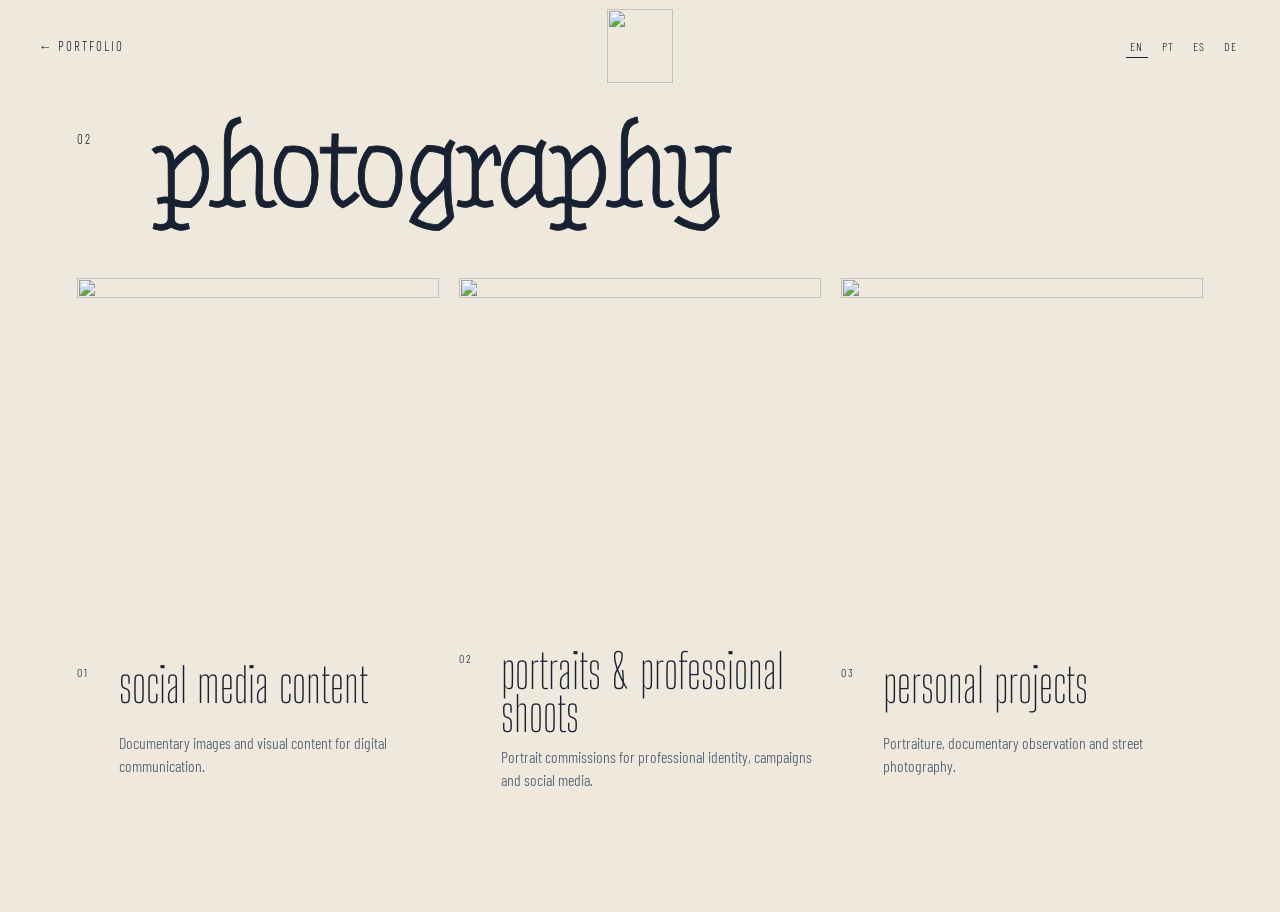
==== photography.html @ b10e3071 "add portfolio website" ====
<!doctype html>
<html lang="en">
<head>
  <meta charset="UTF-8" />
  <meta name="viewport" content="width=device-width, initial-scale=1" />
  <meta name="theme-color" content="#eee9dc" />
  <meta name="description" content="Photography portfolio of Vittória Corulla Ferrero." />
  <title>Photography — Vittória Corulla Ferrero</title>
  <link rel="icon" type="image/png" href="assets/reference/cyanotype-flower.png" />
  <link rel="preconnect" href="https://fonts.googleapis.com" />
  <link rel="preconnect" href="https://fonts.gstatic.com" crossorigin />
  <link href="https://fonts.googleapis.com/css2?family=Almendra+Display&family=Barlow+Condensed:wght@200;300;400&family=Big+Shoulders+Display:wght@200;300&display=swap" rel="stylesheet" />
  <link rel="stylesheet" href="styles.css?v=18" />
  <link rel="stylesheet" href="photography.css?v=3" />
  <script src="project-data.js?v=13" defer></script>
  <script src="photography.js?v=3" defer></script>
</head>
<body class="photography-directory">
  <header class="directory-nav">
    <a class="directory-back" href="index.html?v=18#photo" data-copy="portfolio">← portfolio</a>
    <a class="directory-flower" href="index.html#home" aria-label="Portfolio home"><img src="assets/reference/cyanotype-flower-cutout.png" alt="" /></a>
    <div class="directory-language" aria-label="Language"><button data-lang="en">EN</button><button data-lang="pt">PT</button><button data-lang="es">ES</button><button data-lang="de">DE</button></div>
  </header>

  <main>
    <section class="directory-overview" id="category-overview">
      <header class="directory-heading"><span>02</span><h1 data-copy="photography">photography</h1></header>
      <nav class="directory-categories" aria-label="Photography categories">
        <a href="photography.html?v=4&amp;category=social"><img src="assets/portfolio/photo-projects/holistic-center/01.jpg" alt="" /><span>01</span><h2 data-copy="social">social media content</h2><p data-copy="socialIntro">Documentary images and visual content for digital communication.</p></a>
        <a href="photography.html?v=4&amp;category=portraits"><img src="assets/portfolio/photo-projects/bettina-baumann/14.jpg" alt="" /><span>02</span><h2 data-copy="portraits">portraits &amp; professional shoots</h2><p data-copy="portraitsIntro">Portrait commissions for professional identity, campaigns and social media.</p></a>
        <a href="photography.html?v=4&amp;category=personal"><img src="assets/portfolio/photo-fortaleza/01.jpg" alt="" /><span>03</span><h2 data-copy="personal">personal projects</h2><p data-copy="personalIntro">Portraiture, documentary observation and street photography.</p></a>
      </nav>
    </section>

    <section class="directory-projects" id="category-view" hidden>
      <a class="all-categories" href="photography.html?v=4" data-copy="allCategories">← all photography categories</a>
      <header class="category-heading"><span id="category-number"></span><div><h1 id="category-title"></h1><p id="category-intro"></p></div></header>
      <div class="project-index" id="category-projects"></div>
    </section>
  </main>
</body>
</html>
---- styles.css ----
:root{--ink:#172131;--soft:#3f5164;--line:rgba(23,33,49,.32);--paper:#eee9dc;--quirky:"Almendra Display",Georgia,serif;--condensed:"Barlow Condensed","Arial Narrow",sans-serif}*{box-sizing:border-box}html{scroll-behavior:smooth}body{margin:0;color:var(--ink);font-family:var(--condensed);font-size:18px;font-weight:300;line-height:1.45;-webkit-font-smoothing:antialiased;background:var(--paper) url("assets/reference/cyanotype-background-light.png") center/cover fixed no-repeat}body:before{content:"";position:fixed;z-index:-1;inset:0;background:rgba(248,245,233,.12)}a{color:inherit;text-decoration:none}button{font:inherit}.language-control{position:fixed;z-index:100;left:22px;top:18px}.language-trigger{border:0;background:transparent;color:var(--ink);padding:7px 4px;font-size:14px;letter-spacing:.22em;cursor:pointer}.language-trigger:after{content:" ↓"}.language-menu{position:absolute;top:36px;left:0;padding:6px;background:rgba(239,236,224,.72);backdrop-filter:blur(14px);border:1px solid var(--line)}.language-menu button{display:block;width:48px;border:0;background:transparent;color:var(--ink);padding:7px;letter-spacing:.15em;cursor:pointer}.menu-trigger{position:fixed;z-index:100;left:50%;top:8px;transform:translateX(-50%);width:72px;height:82px;border:0;background:transparent;padding:0;cursor:pointer;transition:transform .35s}.menu-trigger:hover{transform:translateX(-50%) scale(1.1) rotate(6deg)}.menu-trigger img{display:block;width:100%;height:100%;object-fit:contain}.drawer-backdrop{position:fixed;z-index:101;inset:0;background:rgba(245,242,230,.1);backdrop-filter:blur(5px)}.drawer{position:fixed;z-index:102;inset:0;background:rgba(239,236,224,.42);backdrop-filter:blur(25px) saturate(.8);transform:translateY(-103%);transition:transform .5s cubic-bezier(.22,.75,.2,1);padding:26px 6vw 36px;display:flex;flex-direction:column}.drawer.open{transform:none}.drawer-close{align-self:flex-end;width:44px;height:44px;border:1px solid var(--line);border-radius:50%;background:transparent;color:var(--ink);font-size:30px;cursor:pointer}.drawer nav{display:grid;grid-template-columns:repeat(2,minmax(0,1fr));gap:0 8vw;margin:auto 0}.drawer nav a{font-family:var(--quirky);font-size:clamp(48px,8vw,112px);line-height:.82;letter-spacing:-.045em;padding:5px 0;transition:transform .25s,font-style .25s}.drawer nav a:hover{font-style:italic;transform:translateX(12px)}.drawer-foot{margin:0;font-size:13px;letter-spacing:.16em}.hero{min-height:100svh;padding:95px 0 25px;display:grid;grid-template-rows:auto 1fr auto;border-bottom:1px solid var(--line);overflow:hidden}.hero h1{font-family:var(--quirky);font-size:clamp(66px,11.8vw,180px);font-weight:400;line-height:.72;letter-spacing:-.04em;text-align:center;margin:5px 3vw 0}.spark{position:relative;display:inline-block}.spark:after{content:"✦";position:absolute;left:50%;top:-.13em;transform:translateX(-50%);font-family:Georgia,serif;font-size:.2em;line-height:1}.spark.accent:after{top:-.16em;font-size:.22em}.hero-orbit{position:relative;min-height:430px;margin:18px 0 5px}.orbit-card{position:absolute;width:clamp(150px,17vw,255px);aspect-ratio:.76;top:50%;transform:translateY(-50%);transition:opacity .5s,transform .55s}.orbit-card img{width:100%;height:100%;object-fit:cover;box-shadow:0 14px 35px rgba(23,33,49,.08);transition:transform .55s}.orbit-card span{display:block;opacity:0;margin-top:8px;font-size:13px;letter-spacing:.08em;transition:opacity .3s}.orbit-card:hover{z-index:3}.orbit-card:hover img{transform:scale(1.13)}.orbit-card:hover span{opacity:1}.orbit-left{left:0;transform:translateY(-50%) rotate(-2deg)}.orbit-center{left:50%;transform:translate(-50%,-50%) rotate(1deg)}.orbit-right{right:0;transform:translateY(-50%) rotate(2deg)}.orbit-card.is-changing{opacity:0;transform:translateY(-50%) rotate(10deg) scale(.82)}.orbit-center.is-changing{transform:translate(-50%,-50%) rotate(10deg) scale(.82)}.hero-note{text-align:center;margin:0;font-size:12px;letter-spacing:.18em;text-transform:uppercase}.section{padding:100px 6vw 120px;border-bottom:1px solid var(--line);background:rgba(248,245,233,.08)}.section-header{display:grid;grid-template-columns:45px minmax(280px,1fr) minmax(230px,390px);gap:28px;align-items:end;margin-bottom:58px}.section-header>span{align-self:start;font-size:13px;letter-spacing:.18em}.section-header h2{font-family:var(--quirky);font-size:clamp(68px,9vw,132px);font-weight:400;line-height:.72;letter-spacing:-.045em;margin:0}.section-header p{margin:0;color:var(--soft);font-size:19px}.project-index{border-top:1px solid var(--line)}.project-link{display:grid;grid-template-columns:minmax(260px,42%) 1fr;gap:42px;align-items:center;padding:18px 0;border-bottom:1px solid var(--line)}.project-cover{aspect-ratio:1.45;overflow:hidden;background:rgba(23,33,49,.08)}.project-cover img{width:100%;height:100%;object-fit:cover;filter:saturate(.9);transition:transform .55s,filter .35s}.project-link:hover .project-cover img{transform:scale(1.055);filter:saturate(1)}.project-label{display:flex;flex-direction:column;justify-content:space-between;align-self:stretch;padding:8px 0}.project-label h3{font-family:var(--quirky);font-size:clamp(40px,5.3vw,78px);font-weight:400;line-height:.82;letter-spacing:-.035em;margin:0;max-width:830px}.project-label span{align-self:flex-end;font-size:13px;letter-spacing:.14em;text-transform:uppercase}.compact-section{min-height:52vh}.empty-row{border-top:1px solid var(--line);border-bottom:1px solid var(--line);padding:18px 0;display:grid;grid-template-columns:1fr 1fr;gap:40px}.empty-row p,.empty-row span{margin:0}.empty-row p{font-size:13px;letter-spacing:.18em}.empty-row span{font-size:18px;color:var(--soft)}.about-layout{display:grid;grid-template-columns:1fr 1fr;gap:8vw;padding-top:22px;border-top:1px solid var(--line)}.about-statement{font-family:var(--quirky);font-size:clamp(42px,5.6vw,82px);line-height:.9;letter-spacing:-.035em;margin:0}.about-layout>div{color:var(--soft);font-size:20px;max-width:600px}.contact-section{min-height:85vh;display:flex;flex-direction:column}.contact-call{font-family:var(--quirky);font-size:clamp(46px,6vw,86px);line-height:.9;max-width:800px;color:var(--soft);margin:0 0 55px}.email-link{font-family:var(--quirky);font-size:clamp(46px,7vw,110px);line-height:.85;letter-spacing:-.04em;border-bottom:1px solid var(--ink);padding-bottom:14px;word-break:break-word}.contact-meta{display:flex;justify-content:space-between;margin-top:25px;font-size:14px;letter-spacing:.14em}.back-top{align-self:flex-end;margin-top:auto;font-size:13px;letter-spacing:.16em}@media(max-width:850px){.drawer nav{grid-template-columns:1fr}.hero h1{margin-top:18px}.hero-orbit{min-height:360px}.orbit-card{width:26vw;min-width:130px}.section{padding:82px 24px 95px}.section-header{grid-template-columns:40px 1fr}.section-header p{grid-column:2}.project-link{grid-template-columns:42% 1fr;gap:22px}.project-label h3{font-size:6.5vw}.about-layout{grid-template-columns:1fr;gap:35px}}@media(max-width:560px){.language-control{left:12px;top:12px}.menu-trigger{width:58px;height:66px;top:4px}.hero{padding-top:80px}.hero h1{font-size:18vw;line-height:.7;margin:10px 12px 0}.hero-orbit{min-height:430px;margin-top:0}.orbit-card{width:35vw;min-width:118px;top:auto}.orbit-left{left:-7vw;top:16%;transform:rotate(-3deg)}.orbit-center{left:50%;top:46%;transform:translateX(-50%) rotate(1deg)}.orbit-right{right:-7vw;top:16%;transform:rotate(3deg)}.orbit-left.is-changing,.orbit-right.is-changing{transform:rotate(12deg) scale(.82)}.orbit-center.is-changing{transform:translateX(-50%) rotate(12deg) scale(.82)}.hero-note{padding:0 18px}.section{padding:70px 16px 82px}.section-header{margin-bottom:40px}.section-header h2{font-size:19vw}.project-link{grid-template-columns:42% 1fr;gap:14px;padding:10px 0}.project-cover{aspect-ratio:1}.project-label{padding:2px 0}.project-label h3{font-size:8vw}.project-label span{font-size:10px}.empty-row{grid-template-columns:1fr;gap:12px}.about-statement{font-size:13vw}.contact-meta{flex-direction:column;gap:15px}.email-link{font-size:12vw}}@media(prefers-reduced-motion:reduce){*,*:before,*:after{scroll-behavior:auto!important;animation-duration:.01ms!important;transition-duration:.01ms!important}}
/* Fifth revision: single-line masthead and horizontal carousel */
.hero{grid-template-rows:auto 1fr;padding-top:88px}.hero h1{display:flex;justify-content:space-between;align-items:baseline;gap:2vw;width:100%;padding:0 3vw;margin:0;text-align:left;white-space:nowrap;font-size:clamp(48px,8.7vw,134px);line-height:.78}.name-word{display:inline-block}.spark:after{content:"✳";top:-.22em;font-size:.22em;font-family:Georgia,serif;font-weight:400}.spark.accent:after{content:"✳";top:-.23em;font-size:.23em}.hero-carousel{position:relative;display:flex;align-items:center;min-height:470px;margin-top:20px}.carousel-viewport{width:100%;overflow-x:auto;scroll-snap-type:x mandatory;scroll-behavior:smooth;cursor:grab;scrollbar-width:none}.carousel-viewport::-webkit-scrollbar{display:none}.carousel-viewport:active{cursor:grabbing}.carousel-track{display:flex;align-items:center;gap:12vw;padding:30px 7vw}.carousel-card{flex:0 0 clamp(155px,18vw,270px);aspect-ratio:.76;scroll-snap-align:center;position:relative}.carousel-card img{display:block;width:100%;height:100%;object-fit:cover;transition:transform .45s}.carousel-card span{position:absolute;left:0;top:calc(100% + 7px);font-size:13px;letter-spacing:.08em;white-space:nowrap;opacity:0;transition:opacity .25s}.carousel-card:hover img{transform:scale(1.1)}.carousel-card:hover span{opacity:1}.carousel-arrow{position:absolute;z-index:4;top:50%;transform:translateY(-50%);width:44px;height:44px;border:1px solid var(--line);border-radius:50%;background:rgba(239,236,224,.7);backdrop-filter:blur(8px);color:var(--ink);cursor:pointer;font-size:22px}.carousel-previous{left:20px}.carousel-next{right:20px}.cv-grid{display:grid;grid-template-columns:1.2fr .8fr 1fr;gap:6vw;margin-top:75px;padding-top:24px;border-top:1px solid var(--line)}.cv-grid h3{font-size:13px;font-weight:400;letter-spacing:.18em;text-transform:uppercase;margin:0 0 22px}.cv-grid h3:not(:first-child){margin-top:40px}.cv-grid p{font-size:16px;color:var(--soft)}.cv-grid strong{font-weight:400;color:var(--ink)}
@media(max-width:850px){.hero h1{font-size:8.4vw;padding:0 16px}.carousel-track{gap:10vw;padding:25px 5vw}.carousel-card{flex-basis:25vw}.cv-grid{grid-template-columns:1fr 1fr}.cv-grid>div:last-child{grid-column:1/-1}}
@media(max-width:560px){.hero{padding-top:76px}.hero h1{font-size:9.7vw;gap:1vw;padding:0 10px}.hero-carousel{min-height:510px}.carousel-track{gap:10vw;padding:30px 7vw}.carousel-card{flex-basis:35vw}.carousel-arrow{top:auto;bottom:12px;width:40px;height:40px}.carousel-previous{left:calc(50% - 50px)}.carousel-next{right:calc(50% - 50px)}.carousel-card span{font-size:11px;white-space:normal;width:42vw}.cv-grid{grid-template-columns:1fr;gap:25px}.cv-grid>div:last-child{grid-column:auto}}
.hero{min-width:0;max-width:100vw}.hero h1{width:100vw;max-width:100%;min-width:0}.hero-carousel,.carousel-viewport{min-width:0;max-width:100vw}
/* Sixth revision: cyanotype only on the opening screen */
body{background:var(--paper)}body:before{display:none}.hero{background:var(--paper) url("assets/reference/cyanotype-background-light.png") center/cover no-repeat}.section{background:var(--paper)}.project-label h3{font-family:var(--condensed);font-size:clamp(34px,4.5vw,66px);font-weight:300;line-height:.94;letter-spacing:-.025em}@media(max-width:850px){.project-label h3{font-size:5.5vw}}@media(max-width:560px){.project-label h3{font-size:6.8vw}}

/* Seventh revision: about first and clearer display hierarchy */
.hero{padding-top:118px}
.section-header h2{font-weight:700;-webkit-text-stroke:.8px currentColor}
.project-label h3{font-family:"Big Shoulders Display","Arial Narrow",sans-serif;font-size:clamp(38px,5vw,74px);font-weight:200;line-height:.92;letter-spacing:.005em}
@media(max-width:850px){.hero{padding-top:108px}.project-label h3{font-size:6.3vw}}
@media(max-width:560px){.hero{padding-top:96px}.section-header h2{-webkit-text-stroke:.55px currentColor}.project-label h3{font-size:8vw}}

/* Eighth revision: lower masthead placement */
.hero{padding-top:146px}
@media(max-width:850px){.hero{padding-top:128px}}
@media(max-width:560px){.hero{padding-top:110px}}

/* Ninth revision: square featured shortcuts and readable labels */
.carousel-card{aspect-ratio:1}
.carousel-card span{top:calc(100% + 20px);line-height:1.2}
.carousel-card:hover img{transform:scale(1.075)}

/* Twelfth revision: photography organized into three professional groups */
.photo-categories{display:grid;grid-template-columns:repeat(3,1fr);gap:18px;margin-bottom:120px;align-items:start}
.photo-categories a{position:relative;display:grid;grid-template-columns:34px 1fr;grid-template-rows:auto auto;gap:12px 8px;align-items:start;align-self:start}
.photo-categories img{grid-column:1/-1;width:100%;aspect-ratio:1;object-fit:cover;filter:saturate(.85);transition:filter .35s,transform .4s}
.photo-categories a:hover img{filter:saturate(1);transform:scale(.985)}
.photo-categories span{font-size:12px;letter-spacing:.16em;align-self:start}
.photo-categories h3{margin:0;font-family:"Big Shoulders Display","Arial Narrow",sans-serif;font-size:clamp(30px,3.5vw,56px);font-weight:200;line-height:.92;text-transform:lowercase}
.section#photo{scroll-margin-top:88px}
@media(max-width:750px){#photo>.section-header{grid-template-columns:1fr}#photo>.section-header>span,#photo>.section-header h2,#photo>.section-header p{grid-column:1}#photo>.section-header h2{font-size:17vw}.photo-categories{grid-template-columns:1fr;gap:50px;margin-bottom:0}.photo-categories a{grid-template-columns:30px 1fr}.photo-categories img{aspect-ratio:1}.photo-categories h3{font-size:10vw}}
@media(min-width:751px) and (max-width:1100px){#photo>.section-header{grid-template-columns:45px 1fr}#photo>.section-header p{grid-column:2}#photo>.section-header h2{font-size:clamp(76px,11vw,108px)}}

/* Thirteenth revision: horizontal project indexes */
#art .horizontal-projects{display:grid;grid-template-columns:repeat(4,minmax(0,1fr));gap:22px;border-top:0}
#art .horizontal-projects .project-link{display:flex;flex-direction:column;gap:14px;align-items:stretch;padding:0;border-bottom:0;min-width:0}
#art .horizontal-projects .project-cover{width:100%;aspect-ratio:1}
#art .horizontal-projects .project-label{display:flex;flex:1;gap:24px;padding:0}
#art .horizontal-projects .project-label h3{font-size:clamp(28px,3.3vw,52px)}
#art .horizontal-projects .project-label span{align-self:flex-start;margin-top:auto}
@media(max-width:750px){#art .horizontal-projects{display:flex;overflow-x:auto;gap:18px;scroll-snap-type:x mandatory;padding-bottom:12px}#art .horizontal-projects .project-link{flex:0 0 76vw;scroll-snap-align:start}#art .horizontal-projects .project-label h3{font-size:10vw}}

/* Fourteenth revision: keep carousel captions inside the scrollable area */
.carousel-card{aspect-ratio:auto;display:flex;flex-direction:column}
.carousel-card img{flex:none;width:100%;height:auto;aspect-ratio:1}
.carousel-card span{position:static;display:block;min-height:2.4em;margin-top:20px;line-height:1.2}
.carousel-card:focus span,.carousel-card:focus-visible span{opacity:1}
---- photography.css ----
:root{--ink:#172131;--soft:#3f5164;--line:rgba(23,33,49,.32);--paper:#eee9dc;--quirky:"Almendra Display",Georgia,serif;--condensed:"Barlow Condensed","Arial Narrow",sans-serif}
.photography-directory{background:var(--paper);min-height:100vh}
.photography-directory:before{display:none}
.directory-nav{height:92px;display:grid;grid-template-columns:1fr auto 1fr;align-items:center;padding:0 3vw}
.directory-back{justify-self:start;font-size:13px;letter-spacing:.15em;text-transform:uppercase}
.directory-flower{width:66px;height:74px}
.directory-flower img{display:block;width:100%;height:100%;object-fit:contain}
.directory-language{justify-self:end;display:flex;gap:10px}
.directory-language button{border:0;background:transparent;color:var(--ink);padding:4px;cursor:pointer;font:300 12px var(--condensed);letter-spacing:.12em}
.directory-language button.active{border-bottom:1px solid var(--ink)}
.directory-overview,.directory-projects{padding:38px 6vw 120px}
.directory-heading{display:grid;grid-template-columns:45px minmax(280px,1fr) minmax(230px,390px);gap:28px;align-items:end;margin-bottom:65px}
.directory-heading>span{align-self:start;font-size:13px;letter-spacing:.18em}
.directory-heading h1{font-family:var(--quirky);font-size:clamp(68px,9vw,132px);font-weight:700;line-height:.72;letter-spacing:-.045em;margin:0;-webkit-text-stroke:.8px currentColor}
.directory-heading p{margin:0;color:var(--soft);font-size:19px}
.directory-categories{display:grid;grid-template-columns:repeat(3,1fr);gap:20px}
.directory-categories a{display:grid;grid-template-columns:34px 1fr;grid-template-rows:auto auto auto;gap:10px 8px;align-items:start}
.directory-categories img{grid-column:1/-1;width:100%;aspect-ratio:1;object-fit:cover;filter:saturate(.86);transition:filter .35s,transform .4s}
.directory-categories a:hover img{filter:saturate(1);transform:scale(.985)}
.directory-categories span{font-size:12px;letter-spacing:.16em}
.directory-categories h2{margin:0;font-family:"Big Shoulders Display","Arial Narrow",sans-serif;font-size:clamp(34px,3.7vw,58px);font-weight:200;line-height:.9}
.directory-categories p{grid-column:2;margin:0;max-width:340px;color:var(--soft);font-size:16px}
.all-categories{display:inline-block;margin-bottom:70px;font-size:13px;letter-spacing:.15em;text-transform:uppercase}
.category-heading{display:grid;grid-template-columns:45px 1fr;gap:28px;margin-bottom:65px;border-top:1px solid var(--line);padding-top:22px}
.category-heading>span{font-size:13px;letter-spacing:.18em}
.category-heading h1{margin:0;font-family:"Big Shoulders Display","Arial Narrow",sans-serif;font-size:clamp(64px,9vw,132px);font-weight:200;line-height:.82}
.category-heading p{max-width:560px;margin:18px 0 0;color:var(--soft);font-size:19px}
#category-projects{display:grid;gap:26px;border-top:0}
#category-projects[data-count="1"]{grid-template-columns:minmax(0,420px)}
#category-projects[data-count="2"]{grid-template-columns:repeat(2,minmax(0,1fr))}
#category-projects[data-count="4"]{grid-template-columns:repeat(4,minmax(0,1fr))}
#category-projects .project-link{display:flex;flex-direction:column;gap:15px;align-items:stretch;padding:0;border:0;min-width:0}
#category-projects .project-cover{width:100%;aspect-ratio:1}
#category-projects .project-label{display:flex;flex:1;gap:28px;padding:0}
#category-projects .project-label h3{font-size:clamp(30px,3.5vw,54px)}
#category-projects .project-label span{align-self:flex-start;margin-top:auto}
@media(max-width:750px){.directory-nav{height:75px;padding:0 14px}.directory-flower{width:52px;height:60px}.directory-language{gap:2px}.directory-back{font-size:10px}.directory-overview,.directory-projects{padding:30px 16px 85px}.directory-heading{grid-template-columns:1fr;gap:12px;margin-bottom:45px}.directory-heading>span,.directory-heading h1,.directory-heading p{grid-column:1}.directory-heading h1{font-size:17vw}.directory-categories{grid-template-columns:1fr;gap:60px}.directory-categories a{grid-template-columns:30px 1fr}.directory-categories h2{font-size:11vw}.directory-categories p{font-size:15px}.all-categories{margin-bottom:45px}.category-heading{grid-template-columns:30px 1fr;gap:12px;margin-bottom:45px}.category-heading h1{font-size:12vw}.category-heading p{font-size:16px}}
@media(max-width:750px){#category-projects,#category-projects[data-count]{display:flex;overflow-x:auto;gap:18px;scroll-snap-type:x mandatory;padding-bottom:12px}#category-projects .project-link{flex:0 0 76vw;scroll-snap-align:start}#category-projects[data-count="1"] .project-link{flex-basis:min(100%,420px)}#category-projects .project-label h3{font-size:10vw}}
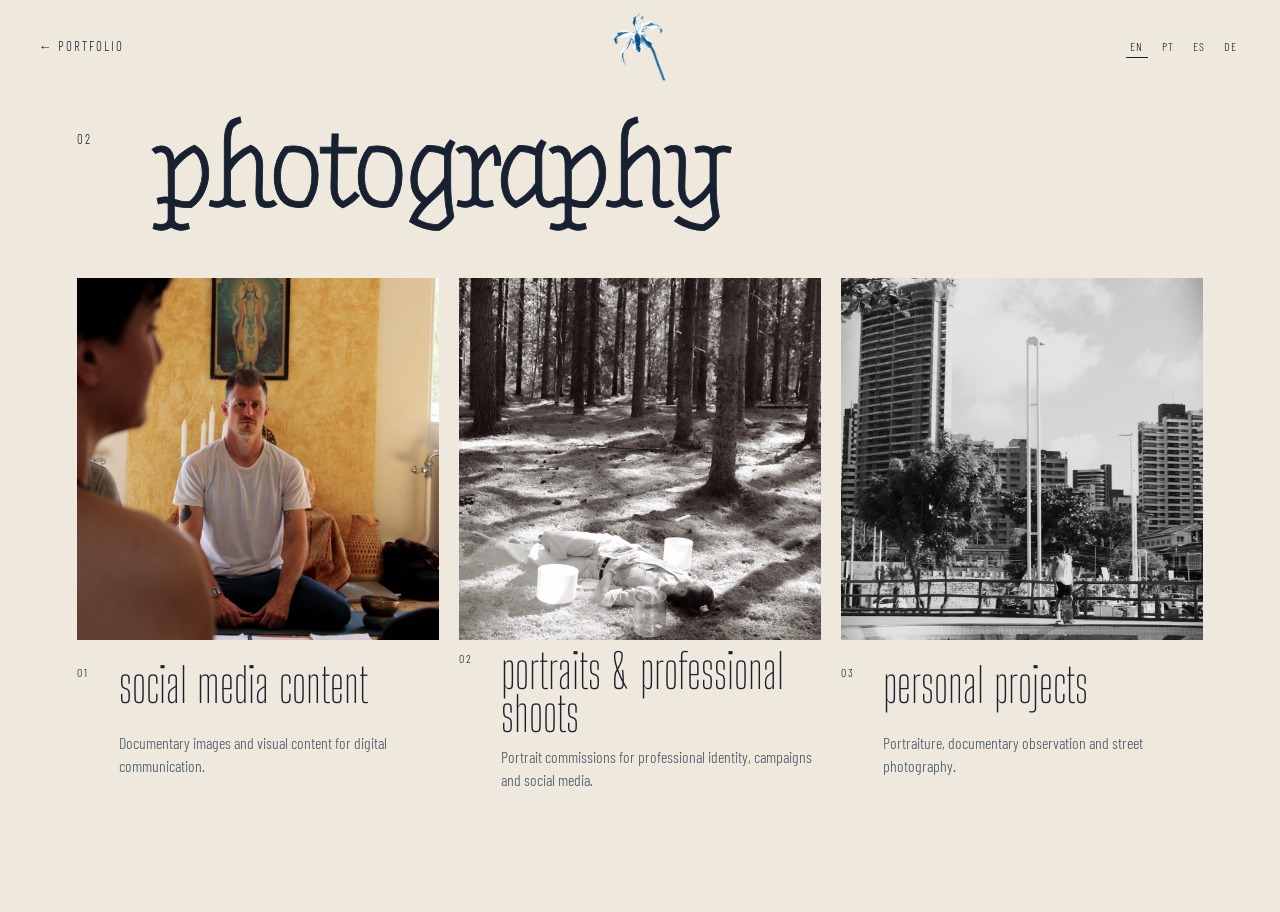
==== commit 13990437: "Add files via upload" ====
--- a/photography.html
+++ b/photography.html
@@ -10,7 +10,7 @@
   <link rel="preconnect" href="https://fonts.googleapis.com" />
   <link rel="preconnect" href="https://fonts.gstatic.com" crossorigin />
   <link href="https://fonts.googleapis.com/css2?family=Almendra+Display&family=Barlow+Condensed:wght@200;300;400&family=Big+Shoulders+Display:wght@200;300&display=swap" rel="stylesheet" />
-  <link rel="stylesheet" href="styles.css?v=18" />
+  <link rel="stylesheet" href="styles.css?v=19" />
   <link rel="stylesheet" href="photography.css?v=3" />
   <script src="project-data.js?v=13" defer></script>
   <script src="photography.js?v=3" defer></script>
--- a/styles.css
+++ b/styles.css
@@ -1,6 +1,6 @@
-:root{--ink:#172131;--soft:#3f5164;--line:rgba(23,33,49,.32);--paper:#eee9dc;--quirky:"Almendra Display",Georgia,serif;--condensed:"Barlow Condensed","Arial Narrow",sans-serif}*{box-sizing:border-box}html{scroll-behavior:smooth}body{margin:0;color:var(--ink);font-family:var(--condensed);font-size:18px;font-weight:300;line-height:1.45;-webkit-font-smoothing:antialiased;background:var(--paper) url("assets/reference/cyanotype-background-light.png") center/cover fixed no-repeat}body:before{content:"";position:fixed;z-index:-1;inset:0;background:rgba(248,245,233,.12)}a{color:inherit;text-decoration:none}button{font:inherit}.language-control{position:fixed;z-index:100;left:22px;top:18px}.language-trigger{border:0;background:transparent;color:var(--ink);padding:7px 4px;font-size:14px;letter-spacing:.22em;cursor:pointer}.language-trigger:after{content:" ↓"}.language-menu{position:absolute;top:36px;left:0;padding:6px;background:rgba(239,236,224,.72);backdrop-filter:blur(14px);border:1px solid var(--line)}.language-menu button{display:block;width:48px;border:0;background:transparent;color:var(--ink);padding:7px;letter-spacing:.15em;cursor:pointer}.menu-trigger{position:fixed;z-index:100;left:50%;top:8px;transform:translateX(-50%);width:72px;height:82px;border:0;background:transparent;padding:0;cursor:pointer;transition:transform .35s}.menu-trigger:hover{transform:translateX(-50%) scale(1.1) rotate(6deg)}.menu-trigger img{display:block;width:100%;height:100%;object-fit:contain}.drawer-backdrop{position:fixed;z-index:101;inset:0;background:rgba(245,242,230,.1);backdrop-filter:blur(5px)}.drawer{position:fixed;z-index:102;inset:0;background:rgba(239,236,224,.42);backdrop-filter:blur(25px) saturate(.8);transform:translateY(-103%);transition:transform .5s cubic-bezier(.22,.75,.2,1);padding:26px 6vw 36px;display:flex;flex-direction:column}.drawer.open{transform:none}.drawer-close{align-self:flex-end;width:44px;height:44px;border:1px solid var(--line);border-radius:50%;background:transparent;color:var(--ink);font-size:30px;cursor:pointer}.drawer nav{display:grid;grid-template-columns:repeat(2,minmax(0,1fr));gap:0 8vw;margin:auto 0}.drawer nav a{font-family:var(--quirky);font-size:clamp(48px,8vw,112px);line-height:.82;letter-spacing:-.045em;padding:5px 0;transition:transform .25s,font-style .25s}.drawer nav a:hover{font-style:italic;transform:translateX(12px)}.drawer-foot{margin:0;font-size:13px;letter-spacing:.16em}.hero{min-height:100svh;padding:95px 0 25px;display:grid;grid-template-rows:auto 1fr auto;border-bottom:1px solid var(--line);overflow:hidden}.hero h1{font-family:var(--quirky);font-size:clamp(66px,11.8vw,180px);font-weight:400;line-height:.72;letter-spacing:-.04em;text-align:center;margin:5px 3vw 0}.spark{position:relative;display:inline-block}.spark:after{content:"✦";position:absolute;left:50%;top:-.13em;transform:translateX(-50%);font-family:Georgia,serif;font-size:.2em;line-height:1}.spark.accent:after{top:-.16em;font-size:.22em}.hero-orbit{position:relative;min-height:430px;margin:18px 0 5px}.orbit-card{position:absolute;width:clamp(150px,17vw,255px);aspect-ratio:.76;top:50%;transform:translateY(-50%);transition:opacity .5s,transform .55s}.orbit-card img{width:100%;height:100%;object-fit:cover;box-shadow:0 14px 35px rgba(23,33,49,.08);transition:transform .55s}.orbit-card span{display:block;opacity:0;margin-top:8px;font-size:13px;letter-spacing:.08em;transition:opacity .3s}.orbit-card:hover{z-index:3}.orbit-card:hover img{transform:scale(1.13)}.orbit-card:hover span{opacity:1}.orbit-left{left:0;transform:translateY(-50%) rotate(-2deg)}.orbit-center{left:50%;transform:translate(-50%,-50%) rotate(1deg)}.orbit-right{right:0;transform:translateY(-50%) rotate(2deg)}.orbit-card.is-changing{opacity:0;transform:translateY(-50%) rotate(10deg) scale(.82)}.orbit-center.is-changing{transform:translate(-50%,-50%) rotate(10deg) scale(.82)}.hero-note{text-align:center;margin:0;font-size:12px;letter-spacing:.18em;text-transform:uppercase}.section{padding:100px 6vw 120px;border-bottom:1px solid var(--line);background:rgba(248,245,233,.08)}.section-header{display:grid;grid-template-columns:45px minmax(280px,1fr) minmax(230px,390px);gap:28px;align-items:end;margin-bottom:58px}.section-header>span{align-self:start;font-size:13px;letter-spacing:.18em}.section-header h2{font-family:var(--quirky);font-size:clamp(68px,9vw,132px);font-weight:400;line-height:.72;letter-spacing:-.045em;margin:0}.section-header p{margin:0;color:var(--soft);font-size:19px}.project-index{border-top:1px solid var(--line)}.project-link{display:grid;grid-template-columns:minmax(260px,42%) 1fr;gap:42px;align-items:center;padding:18px 0;border-bottom:1px solid var(--line)}.project-cover{aspect-ratio:1.45;overflow:hidden;background:rgba(23,33,49,.08)}.project-cover img{width:100%;height:100%;object-fit:cover;filter:saturate(.9);transition:transform .55s,filter .35s}.project-link:hover .project-cover img{transform:scale(1.055);filter:saturate(1)}.project-label{display:flex;flex-direction:column;justify-content:space-between;align-self:stretch;padding:8px 0}.project-label h3{font-family:var(--quirky);font-size:clamp(40px,5.3vw,78px);font-weight:400;line-height:.82;letter-spacing:-.035em;margin:0;max-width:830px}.project-label span{align-self:flex-end;font-size:13px;letter-spacing:.14em;text-transform:uppercase}.compact-section{min-height:52vh}.empty-row{border-top:1px solid var(--line);border-bottom:1px solid var(--line);padding:18px 0;display:grid;grid-template-columns:1fr 1fr;gap:40px}.empty-row p,.empty-row span{margin:0}.empty-row p{font-size:13px;letter-spacing:.18em}.empty-row span{font-size:18px;color:var(--soft)}.about-layout{display:grid;grid-template-columns:1fr 1fr;gap:8vw;padding-top:22px;border-top:1px solid var(--line)}.about-statement{font-family:var(--quirky);font-size:clamp(42px,5.6vw,82px);line-height:.9;letter-spacing:-.035em;margin:0}.about-layout>div{color:var(--soft);font-size:20px;max-width:600px}.contact-section{min-height:85vh;display:flex;flex-direction:column}.contact-call{font-family:var(--quirky);font-size:clamp(46px,6vw,86px);line-height:.9;max-width:800px;color:var(--soft);margin:0 0 55px}.email-link{font-family:var(--quirky);font-size:clamp(46px,7vw,110px);line-height:.85;letter-spacing:-.04em;border-bottom:1px solid var(--ink);padding-bottom:14px;word-break:break-word}.contact-meta{display:flex;justify-content:space-between;margin-top:25px;font-size:14px;letter-spacing:.14em}.back-top{align-self:flex-end;margin-top:auto;font-size:13px;letter-spacing:.16em}@media(max-width:850px){.drawer nav{grid-template-columns:1fr}.hero h1{margin-top:18px}.hero-orbit{min-height:360px}.orbit-card{width:26vw;min-width:130px}.section{padding:82px 24px 95px}.section-header{grid-template-columns:40px 1fr}.section-header p{grid-column:2}.project-link{grid-template-columns:42% 1fr;gap:22px}.project-label h3{font-size:6.5vw}.about-layout{grid-template-columns:1fr;gap:35px}}@media(max-width:560px){.language-control{left:12px;top:12px}.menu-trigger{width:58px;height:66px;top:4px}.hero{padding-top:80px}.hero h1{font-size:18vw;line-height:.7;margin:10px 12px 0}.hero-orbit{min-height:430px;margin-top:0}.orbit-card{width:35vw;min-width:118px;top:auto}.orbit-left{left:-7vw;top:16%;transform:rotate(-3deg)}.orbit-center{left:50%;top:46%;transform:translateX(-50%) rotate(1deg)}.orbit-right{right:-7vw;top:16%;transform:rotate(3deg)}.orbit-left.is-changing,.orbit-right.is-changing{transform:rotate(12deg) scale(.82)}.orbit-center.is-changing{transform:translateX(-50%) rotate(12deg) scale(.82)}.hero-note{padding:0 18px}.section{padding:70px 16px 82px}.section-header{margin-bottom:40px}.section-header h2{font-size:19vw}.project-link{grid-template-columns:42% 1fr;gap:14px;padding:10px 0}.project-cover{aspect-ratio:1}.project-label{padding:2px 0}.project-label h3{font-size:8vw}.project-label span{font-size:10px}.empty-row{grid-template-columns:1fr;gap:12px}.about-statement{font-size:13vw}.contact-meta{flex-direction:column;gap:15px}.email-link{font-size:12vw}}@media(prefers-reduced-motion:reduce){*,*:before,*:after{scroll-behavior:auto!important;animation-duration:.01ms!important;transition-duration:.01ms!important}}
+:root{--ink:#172131;--soft:#3f5164;--line:rgba(23,33,49,.32);--paper:#eee9dc;--quirky:"Almendra Display",Georgia,serif;--condensed:"Barlow Condensed","Arial Narrow",sans-serif}*{box-sizing:border-box}html{scroll-behavior:smooth}body{margin:0;color:var(--ink);font-family:var(--condensed);font-size:18px;font-weight:300;line-height:1.45;-webkit-font-smoothing:antialiased;background:var(--paper) url("assets/reference/cyanotype-background-light.png") center/cover fixed no-repeat}body:before{content:"";position:fixed;z-index:-1;inset:0;background:rgba(248,245,233,.12)}a{color:inherit;text-decoration:none}button{font:inherit}.language-control{position:fixed;z-index:100;left:22px;top:18px}.language-trigger{border:0;background:transparent;color:var(--ink);padding:7px 4px;font-size:14px;letter-spacing:.22em;cursor:pointer}.language-trigger:after{content:" ↓"}.language-menu{position:absolute;top:36px;left:0;padding:6px;background:rgba(239,236,224,.72);backdrop-filter:blur(14px);border:1px solid var(--line)}.language-menu button{display:block;width:48px;border:0;background:transparent;color:var(--ink);padding:7px;letter-spacing:.15em;cursor:pointer}.menu-trigger{position:fixed;z-index:100;left:50%;top:8px;transform:translateX(-50%);width:72px;height:82px;border:0;background:transparent;padding:0;cursor:pointer;transition:transform .35s}.menu-trigger:hover{transform:translateX(-50%) scale(1.1) rotate(6deg)}.menu-trigger img{display:block;width:100%;height:100%;object-fit:contain}.drawer-backdrop{position:fixed;z-index:101;inset:0;background:rgba(245,242,230,.1);backdrop-filter:blur(5px)}.drawer{position:fixed;z-index:102;inset:0;background:rgba(239,236,224,.42);backdrop-filter:blur(25px) saturate(.8);transform:translateY(-103%);transition:transform .5s cubic-bezier(.22,.75,.2,1);padding:26px 6vw 36px;display:flex;flex-direction:column}.drawer.open{transform:none}.drawer-close{align-self:flex-end;width:44px;height:44px;border:1px solid var(--line);border-radius:50%;background:transparent;color:var(--ink);font-size:30px;cursor:pointer}.drawer nav{display:grid;grid-template-columns:repeat(2,minmax(0,1fr));gap:0 8vw;margin:auto 0}.drawer nav a{font-family:var(--quirky);font-size:clamp(48px,8vw,112px);line-height:.82;letter-spacing:-.045em;padding:5px 0;transition:transform .25s,font-style .25s}.drawer nav a:hover{font-style:italic;transform:translateX(12px)}.drawer-foot{margin:0;font-size:13px;letter-spacing:.16em}.hero{min-height:100svh;padding:95px 0 25px;display:grid;grid-template-rows:auto 1fr auto;border-bottom:1px solid var(--line);overflow:hidden}.hero h1{font-family:var(--quirky);font-size:clamp(66px,11.8vw,180px);font-weight:400;line-height:.72;letter-spacing:-.04em;text-align:center;margin:5px 3vw 0}.spark{position:relative;display:inline-block}.spark:after{content:"";position:absolute;left:50%;top:-.13em;transform:translateX(-50%);font-family:Georgia,serif;font-size:.2em;line-height:1}.spark.accent:after{top:-.16em;font-size:.22em}.hero-orbit{position:relative;min-height:430px;margin:18px 0 5px}.orbit-card{position:absolute;width:clamp(150px,17vw,255px);aspect-ratio:.76;top:50%;transform:translateY(-50%);transition:opacity .5s,transform .55s}.orbit-card img{width:100%;height:100%;object-fit:cover;box-shadow:0 14px 35px rgba(23,33,49,.08);transition:transform .55s}.orbit-card span{display:block;opacity:0;margin-top:8px;font-size:13px;letter-spacing:.08em;transition:opacity .3s}.orbit-card:hover{z-index:3}.orbit-card:hover img{transform:scale(1.13)}.orbit-card:hover span{opacity:1}.orbit-left{left:0;transform:translateY(-50%) rotate(-2deg)}.orbit-center{left:50%;transform:translate(-50%,-50%) rotate(1deg)}.orbit-right{right:0;transform:translateY(-50%) rotate(2deg)}.orbit-card.is-changing{opacity:0;transform:translateY(-50%) rotate(10deg) scale(.82)}.orbit-center.is-changing{transform:translate(-50%,-50%) rotate(10deg) scale(.82)}.hero-note{text-align:center;margin:0;font-size:12px;letter-spacing:.18em;text-transform:uppercase}.section{padding:100px 6vw 120px;border-bottom:1px solid var(--line);background:rgba(248,245,233,.08)}.section-header{display:grid;grid-template-columns:45px minmax(280px,1fr) minmax(230px,390px);gap:28px;align-items:end;margin-bottom:58px}.section-header>span{align-self:start;font-size:13px;letter-spacing:.18em}.section-header h2{font-family:var(--quirky);font-size:clamp(68px,9vw,132px);font-weight:400;line-height:.72;letter-spacing:-.045em;margin:0}.section-header p{margin:0;color:var(--soft);font-size:19px}.project-index{border-top:1px solid var(--line)}.project-link{display:grid;grid-template-columns:minmax(260px,42%) 1fr;gap:42px;align-items:center;padding:18px 0;border-bottom:1px solid var(--line)}.project-cover{aspect-ratio:1.45;overflow:hidden;background:rgba(23,33,49,.08)}.project-cover img{width:100%;height:100%;object-fit:cover;filter:saturate(.9);transition:transform .55s,filter .35s}.project-link:hover .project-cover img{transform:scale(1.055);filter:saturate(1)}.project-label{display:flex;flex-direction:column;justify-content:space-between;align-self:stretch;padding:8px 0}.project-label h3{font-family:var(--quirky);font-size:clamp(40px,5.3vw,78px);font-weight:400;line-height:.82;letter-spacing:-.035em;margin:0;max-width:830px}.project-label span{align-self:flex-end;font-size:13px;letter-spacing:.14em;text-transform:uppercase}.compact-section{min-height:52vh}.empty-row{border-top:1px solid var(--line);border-bottom:1px solid var(--line);padding:18px 0;display:grid;grid-template-columns:1fr 1fr;gap:40px}.empty-row p,.empty-row span{margin:0}.empty-row p{font-size:13px;letter-spacing:.18em}.empty-row span{font-size:18px;color:var(--soft)}.about-layout{display:grid;grid-template-columns:1fr 1fr;gap:8vw;padding-top:22px;border-top:1px solid var(--line)}.about-statement{font-family:var(--quirky);font-size:clamp(42px,5.6vw,82px);line-height:.9;letter-spacing:-.035em;margin:0}.about-layout>div{color:var(--soft);font-size:20px;max-width:600px}.contact-section{min-height:85vh;display:flex;flex-direction:column}.contact-call{font-family:var(--quirky);font-size:clamp(46px,6vw,86px);line-height:.9;max-width:800px;color:var(--soft);margin:0 0 55px}.email-link{font-family:var(--quirky);font-size:clamp(46px,7vw,110px);line-height:.85;letter-spacing:-.04em;border-bottom:1px solid var(--ink);padding-bottom:14px;word-break:break-word}.contact-meta{display:flex;justify-content:space-between;margin-top:25px;font-size:14px;letter-spacing:.14em}.back-top{align-self:flex-end;margin-top:auto;font-size:13px;letter-spacing:.16em}@media(max-width:850px){.drawer nav{grid-template-columns:1fr}.hero h1{margin-top:18px}.hero-orbit{min-height:360px}.orbit-card{width:26vw;min-width:130px}.section{padding:82px 24px 95px}.section-header{grid-template-columns:40px 1fr}.section-header p{grid-column:2}.project-link{grid-template-columns:42% 1fr;gap:22px}.project-label h3{font-size:6.5vw}.about-layout{grid-template-columns:1fr;gap:35px}}@media(max-width:560px){.language-control{left:12px;top:12px}.menu-trigger{width:58px;height:66px;top:4px}.hero{padding-top:80px}.hero h1{font-size:18vw;line-height:.7;margin:10px 12px 0}.hero-orbit{min-height:430px;margin-top:0}.orbit-card{width:35vw;min-width:118px;top:auto}.orbit-left{left:-7vw;top:16%;transform:rotate(-3deg)}.orbit-center{left:50%;top:46%;transform:translateX(-50%) rotate(1deg)}.orbit-right{right:-7vw;top:16%;transform:rotate(3deg)}.orbit-left.is-changing,.orbit-right.is-changing{transform:rotate(12deg) scale(.82)}.orbit-center.is-changing{transform:translateX(-50%) rotate(12deg) scale(.82)}.hero-note{padding:0 18px}.section{padding:70px 16px 82px}.section-header{margin-bottom:40px}.section-header h2{font-size:19vw}.project-link{grid-template-columns:42% 1fr;gap:14px;padding:10px 0}.project-cover{aspect-ratio:1}.project-label{padding:2px 0}.project-label h3{font-size:8vw}.project-label span{font-size:10px}.empty-row{grid-template-columns:1fr;gap:12px}.about-statement{font-size:13vw}.contact-meta{flex-direction:column;gap:15px}.email-link{font-size:12vw}}@media(prefers-reduced-motion:reduce){*,*:before,*:after{scroll-behavior:auto!important;animation-duration:.01ms!important;transition-duration:.01ms!important}}
 /* Fifth revision: single-line masthead and horizontal carousel */
-.hero{grid-template-rows:auto 1fr;padding-top:88px}.hero h1{display:flex;justify-content:space-between;align-items:baseline;gap:2vw;width:100%;padding:0 3vw;margin:0;text-align:left;white-space:nowrap;font-size:clamp(48px,8.7vw,134px);line-height:.78}.name-word{display:inline-block}.spark:after{content:"✳";top:-.22em;font-size:.22em;font-family:Georgia,serif;font-weight:400}.spark.accent:after{content:"✳";top:-.23em;font-size:.23em}.hero-carousel{position:relative;display:flex;align-items:center;min-height:470px;margin-top:20px}.carousel-viewport{width:100%;overflow-x:auto;scroll-snap-type:x mandatory;scroll-behavior:smooth;cursor:grab;scrollbar-width:none}.carousel-viewport::-webkit-scrollbar{display:none}.carousel-viewport:active{cursor:grabbing}.carousel-track{display:flex;align-items:center;gap:12vw;padding:30px 7vw}.carousel-card{flex:0 0 clamp(155px,18vw,270px);aspect-ratio:.76;scroll-snap-align:center;position:relative}.carousel-card img{display:block;width:100%;height:100%;object-fit:cover;transition:transform .45s}.carousel-card span{position:absolute;left:0;top:calc(100% + 7px);font-size:13px;letter-spacing:.08em;white-space:nowrap;opacity:0;transition:opacity .25s}.carousel-card:hover img{transform:scale(1.1)}.carousel-card:hover span{opacity:1}.carousel-arrow{position:absolute;z-index:4;top:50%;transform:translateY(-50%);width:44px;height:44px;border:1px solid var(--line);border-radius:50%;background:rgba(239,236,224,.7);backdrop-filter:blur(8px);color:var(--ink);cursor:pointer;font-size:22px}.carousel-previous{left:20px}.carousel-next{right:20px}.cv-grid{display:grid;grid-template-columns:1.2fr .8fr 1fr;gap:6vw;margin-top:75px;padding-top:24px;border-top:1px solid var(--line)}.cv-grid h3{font-size:13px;font-weight:400;letter-spacing:.18em;text-transform:uppercase;margin:0 0 22px}.cv-grid h3:not(:first-child){margin-top:40px}.cv-grid p{font-size:16px;color:var(--soft)}.cv-grid strong{font-weight:400;color:var(--ink)}
+.hero{grid-template-rows:auto 1fr;padding-top:88px}.hero h1{display:flex;justify-content:space-between;align-items:baseline;gap:2vw;width:100%;padding:0 3vw;margin:0;text-align:left;white-space:nowrap;font-size:clamp(48px,8.7vw,134px);line-height:.78}.name-word{display:inline-block}.spark:after{content:"";top:-.22em;font-size:.22em;font-family:Georgia,serif;font-weight:400}.spark.accent:after{content:"";top:-.23em;font-size:.23em}.hero-carousel{position:relative;display:flex;align-items:center;min-height:470px;margin-top:20px}.carousel-viewport{width:100%;overflow-x:auto;scroll-snap-type:x mandatory;scroll-behavior:smooth;cursor:grab;scrollbar-width:none}.carousel-viewport::-webkit-scrollbar{display:none}.carousel-viewport:active{cursor:grabbing}.carousel-track{display:flex;align-items:center;gap:12vw;padding:30px 7vw}.carousel-card{flex:0 0 clamp(155px,18vw,270px);aspect-ratio:.76;scroll-snap-align:center;position:relative}.carousel-card img{display:block;width:100%;height:100%;object-fit:cover;transition:transform .45s}.carousel-card span{position:absolute;left:0;top:calc(100% + 7px);font-size:13px;letter-spacing:.08em;white-space:nowrap;opacity:0;transition:opacity .25s}.carousel-card:hover img{transform:scale(1.1)}.carousel-card:hover span{opacity:1}.carousel-arrow{position:absolute;z-index:4;top:50%;transform:translateY(-50%);width:44px;height:44px;border:1px solid var(--line);border-radius:50%;background:rgba(239,236,224,.7);backdrop-filter:blur(8px);color:var(--ink);cursor:pointer;font-size:22px}.carousel-previous{left:20px}.carousel-next{right:20px}.cv-grid{display:grid;grid-template-columns:1.2fr .8fr 1fr;gap:6vw;margin-top:75px;padding-top:24px;border-top:1px solid var(--line)}.cv-grid h3{font-size:13px;font-weight:400;letter-spacing:.18em;text-transform:uppercase;margin:0 0 22px}.cv-grid h3:not(:first-child){margin-top:40px}.cv-grid p{font-size:16px;color:var(--soft)}.cv-grid strong{font-weight:400;color:var(--ink)}
 @media(max-width:850px){.hero h1{font-size:8.4vw;padding:0 16px}.carousel-track{gap:10vw;padding:25px 5vw}.carousel-card{flex-basis:25vw}.cv-grid{grid-template-columns:1fr 1fr}.cv-grid>div:last-child{grid-column:1/-1}}
 @media(max-width:560px){.hero{padding-top:76px}.hero h1{font-size:9.7vw;gap:1vw;padding:0 10px}.hero-carousel{min-height:510px}.carousel-track{gap:10vw;padding:30px 7vw}.carousel-card{flex-basis:35vw}.carousel-arrow{top:auto;bottom:12px;width:40px;height:40px}.carousel-previous{left:calc(50% - 50px)}.carousel-next{right:calc(50% - 50px)}.carousel-card span{font-size:11px;white-space:normal;width:42vw}.cv-grid{grid-template-columns:1fr;gap:25px}.cv-grid>div:last-child{grid-column:auto}}
 .hero{min-width:0;max-width:100vw}.hero h1{width:100vw;max-width:100%;min-width:0}.hero-carousel,.carousel-viewport{min-width:0;max-width:100vw}
@@ -49,3 +49,6 @@
 .carousel-card img{flex:none;width:100%;height:auto;aspect-ratio:1}
 .carousel-card span{position:static;display:block;min-height:2.4em;margin-top:20px;line-height:1.2}
 .carousel-card:focus span,.carousel-card:focus-visible span{opacity:1}
+
+/* Draw name accents as shapes so mobile browsers cannot substitute emoji. */
+.spark:after{width:1em;height:1em;background:currentColor;clip-path:polygon(50% 0%,58% 30%,85% 15%,70% 42%,100% 50%,70% 58%,85% 85%,58% 70%,50% 100%,42% 70%,15% 85%,30% 58%,0% 50%,30% 42%,15% 15%,42% 30%)}
